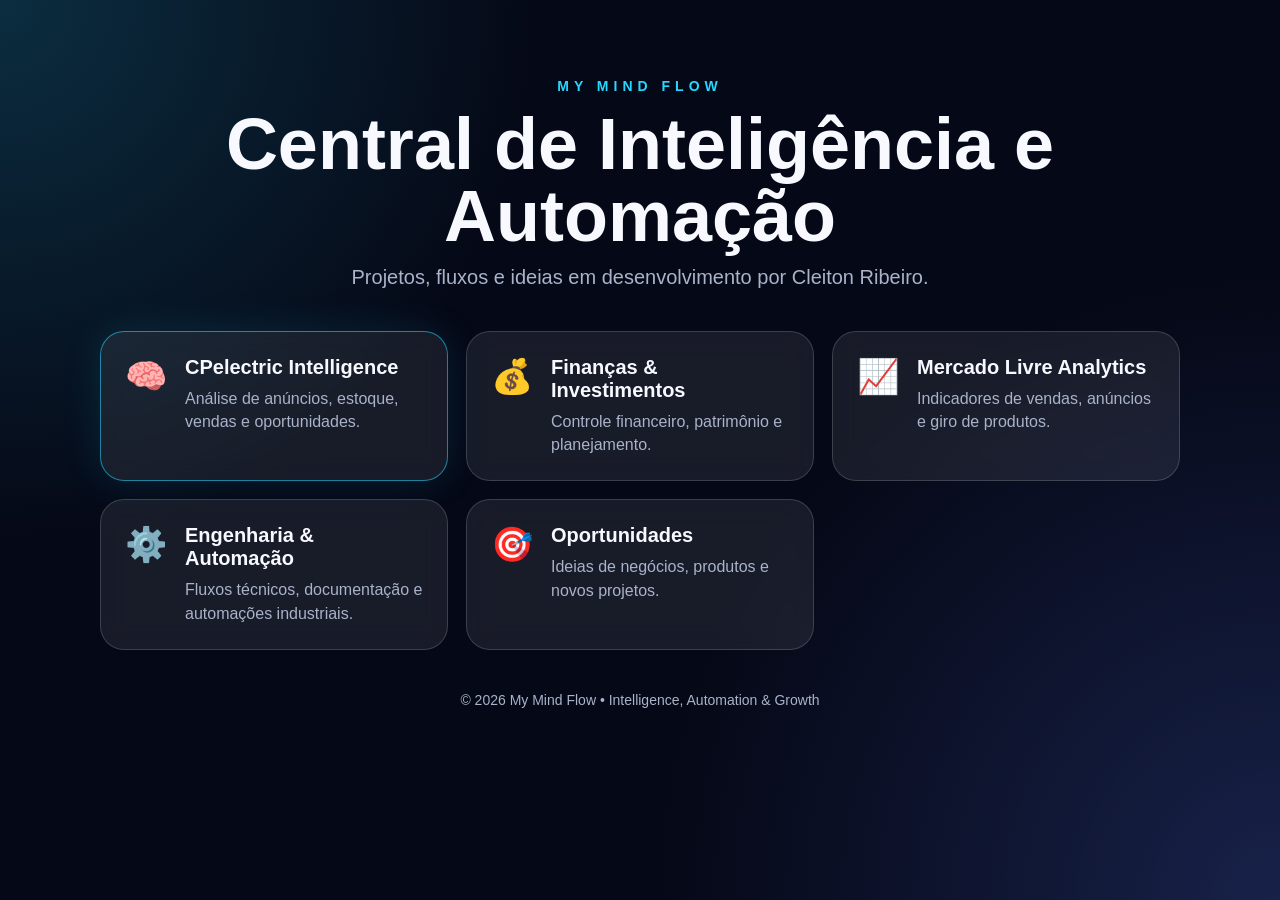
==== index.html @ f64bf3f4 "Add files via upload" ====
<!DOCTYPE html>
<html lang="pt-BR">
<head>
  <meta charset="UTF-8" />
  <meta name="viewport" content="width=device-width, initial-scale=1.0" />
  <title>My Mind Flow</title>
  <link rel="stylesheet" href="style.css" />
</head>
<body>
  <main class="container">
    <section class="hero">
      <p class="tag">MY MIND FLOW</p>
      <h1>Central de Inteligência e Automação</h1>
      <p class="subtitle">
        Projetos, fluxos e ideias em desenvolvimento por Cleiton Ribeiro.
      </p>
    </section>

    <section class="cards">
      <a class="card active" href="#" target="_blank">
        <span>🧠</span>
        <div>
          <h2>CPelectric Intelligence</h2>
          <p>Análise de anúncios, estoque, vendas e oportunidades.</p>
        </div>
      </a>

      <a class="card" href="#">
        <span>💰</span>
        <div>
          <h2>Finanças & Investimentos</h2>
          <p>Controle financeiro, patrimônio e planejamento.</p>
        </div>
      </a>

      <a class="card" href="#">
        <span>📈</span>
        <div>
          <h2>Mercado Livre Analytics</h2>
          <p>Indicadores de vendas, anúncios e giro de produtos.</p>
        </div>
      </a>

      <a class="card" href="#">
        <span>⚙️</span>
        <div>
          <h2>Engenharia & Automação</h2>
          <p>Fluxos técnicos, documentação e automações industriais.</p>
        </div>
      </a>

      <a class="card" href="#">
        <span>🎯</span>
        <div>
          <h2>Oportunidades</h2>
          <p>Ideias de negócios, produtos e novos projetos.</p>
        </div>
      </a>
    </section>

    <footer>
      <p>© 2026 My Mind Flow • Intelligence, Automation & Growth</p>
    </footer>
  </main>
</body>
</html>
---- style.css ----
:root {
  --bg: #050816;
  --card: rgba(255, 255, 255, 0.08);
  --border: rgba(255, 255, 255, 0.16);
  --text: #f7f9ff;
  --muted: #a9b3c9;
  --accent: #27d7ff;
  --accent-2: #5b7cff;
}

* {
  box-sizing: border-box;
}

body {
  margin: 0;
  min-height: 100vh;
  font-family: Arial, Helvetica, sans-serif;
  background:
    radial-gradient(circle at top left, rgba(39, 215, 255, 0.18), transparent 35%),
    radial-gradient(circle at bottom right, rgba(91, 124, 255, 0.22), transparent 40%),
    var(--bg);
  color: var(--text);
}

.container {
  width: min(1080px, 92%);
  margin: 0 auto;
  padding: 64px 0 32px;
}

.hero {
  text-align: center;
  margin-bottom: 42px;
}

.tag {
  color: var(--accent);
  letter-spacing: 5px;
  font-weight: 700;
  font-size: 14px;
}

h1 {
  font-size: clamp(36px, 6vw, 72px);
  line-height: 1;
  margin: 14px 0;
}

.subtitle {
  color: var(--muted);
  font-size: 20px;
  max-width: 680px;
  margin: 0 auto;
}

.cards {
  display: grid;
  grid-template-columns: repeat(auto-fit, minmax(260px, 1fr));
  gap: 18px;
}

.card {
  text-decoration: none;
  color: var(--text);
  background: var(--card);
  border: 1px solid var(--border);
  border-radius: 24px;
  padding: 24px;
  display: flex;
  gap: 18px;
  align-items: flex-start;
  backdrop-filter: blur(12px);
  transition: transform 0.2s ease, border-color 0.2s ease, background 0.2s ease;
}

.card:hover {
  transform: translateY(-5px);
  border-color: var(--accent);
  background: rgba(255, 255, 255, 0.12);
}

.card span {
  font-size: 34px;
}

.card h2 {
  margin: 0 0 8px;
  font-size: 20px;
}

.card p {
  margin: 0;
  color: var(--muted);
  line-height: 1.45;
}

.card.active {
  border-color: rgba(39, 215, 255, 0.55);
  box-shadow: 0 0 40px rgba(39, 215, 255, 0.12);
}

footer {
  text-align: center;
  color: var(--muted);
  margin-top: 42px;
  font-size: 14px;
}
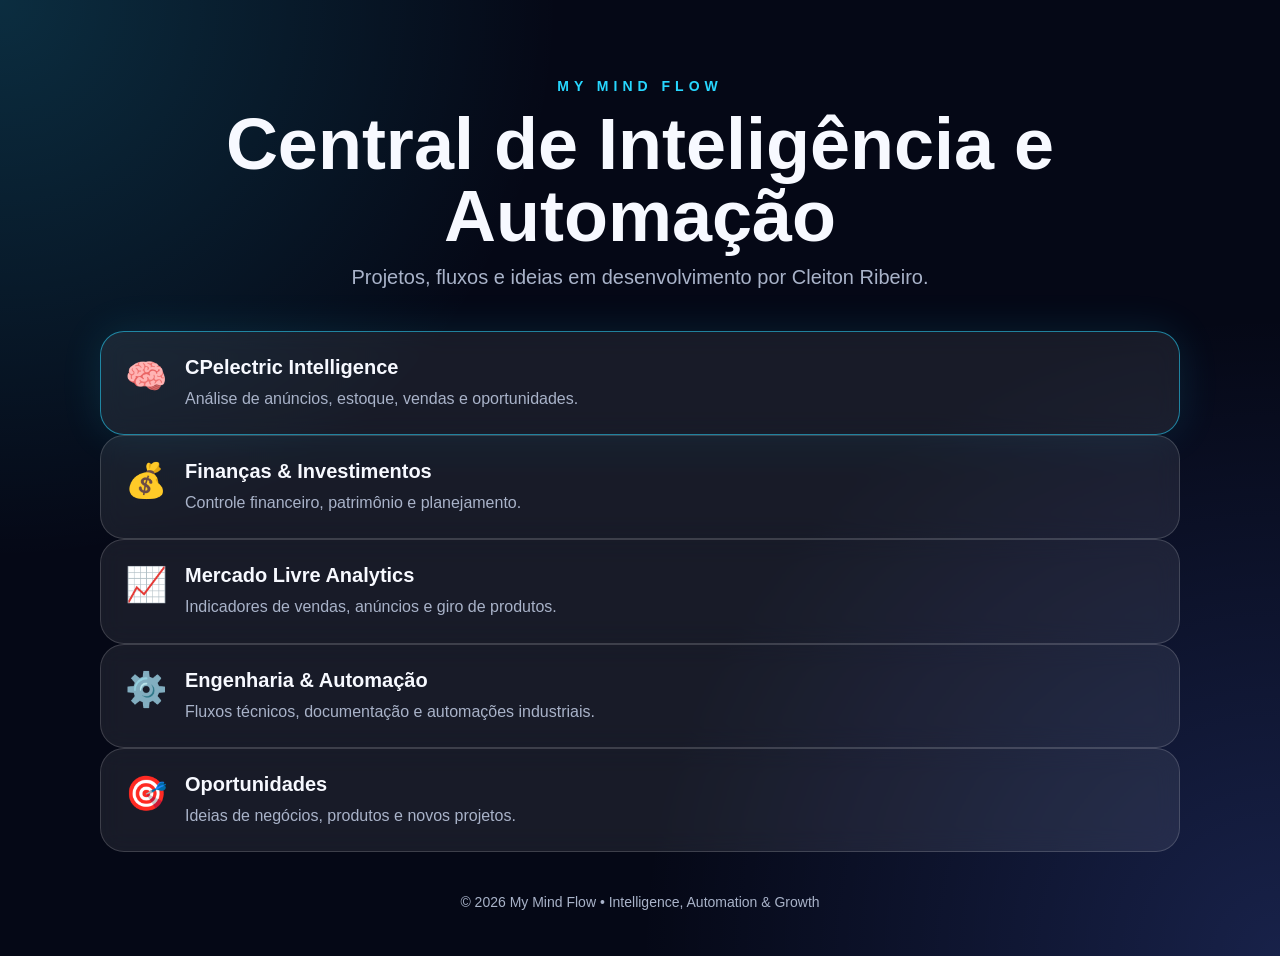
==== commit 93e9fa87: "Update index.html" ====
--- a/index.html
+++ b/index.html
@@ -16,14 +16,13 @@
       </p>
     </section>
 
-    <section class="cards">
-      <a class="card active" href="#" target="_blank">
-        <span>🧠</span>
-        <div>
-          <h2>CPelectric Intelligence</h2>
-          <p>Análise de anúncios, estoque, vendas e oportunidades.</p>
-        </div>
-      </a>
+<a class="card active" href="/cpelectric">
+  <span>🧠</span>
+  <div>
+    <h2>CPelectric Intelligence</h2>
+    <p>Análise de anúncios, estoque, vendas e oportunidades.</p>
+  </div>
+</a>
 
       <a class="card" href="#">
         <span>💰</span>
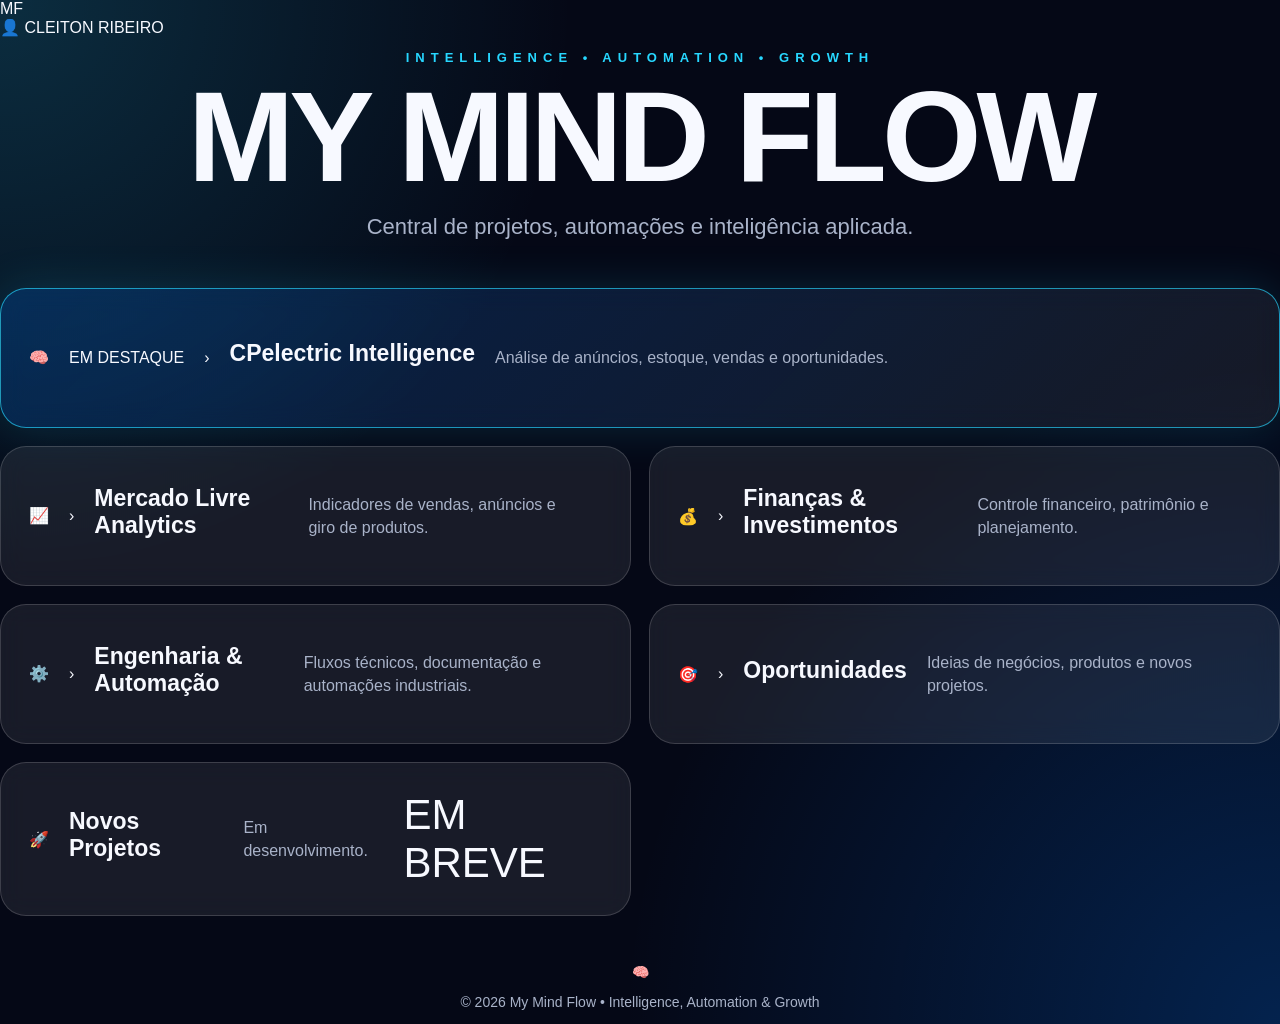
==== commit b404d530: "Update index.html" ====
--- a/index.html
+++ b/index.html
@@ -7,57 +7,72 @@
   <link rel="stylesheet" href="style.css" />
 </head>
 <body>
-  <main class="container">
+  <main class="page">
+    <header class="topbar">
+      <div class="mini-logo">MF</div>
+      <div class="user-pill">👤 CLEITON RIBEIRO</div>
+    </header>
+
     <section class="hero">
-      <p class="tag">MY MIND FLOW</p>
-      <h1>Central de Inteligência e Automação</h1>
-      <p class="subtitle">
-        Projetos, fluxos e ideias em desenvolvimento por Cleiton Ribeiro.
-      </p>
+      <p class="tag">INTELLIGENCE • AUTOMATION • GROWTH</p>
+      <h1><span>MY MIND</span> FLOW</h1>
+      <div class="glow-line"></div>
+      <p class="subtitle">Central de projetos, automações e inteligência aplicada.</p>
     </section>
 
-<a class="card active" href="/cpelectric">
-  <span>🧠</span>
-  <div>
-    <h2>CPelectric Intelligence</h2>
-    <p>Análise de anúncios, estoque, vendas e oportunidades.</p>
-  </div>
-</a>
-
-      <a class="card" href="#">
-        <span>💰</span>
-        <div>
-          <h2>Finanças & Investimentos</h2>
-          <p>Controle financeiro, patrimônio e planejamento.</p>
-        </div>
+    <section class="cards">
+      <a class="card active" href="/cpelectric">
+        <div class="icon">🧠</div>
+        <div class="badge">EM DESTAQUE</div>
+        <div class="arrow">›</div>
+        <h2>CPelectric Intelligence</h2>
+        <p>Análise de anúncios, estoque, vendas e oportunidades.</p>
+        <div class="bar cyan"></div>
       </a>
 
       <a class="card" href="#">
-        <span>📈</span>
-        <div>
-          <h2>Mercado Livre Analytics</h2>
-          <p>Indicadores de vendas, anúncios e giro de produtos.</p>
-        </div>
+        <div class="icon">📈</div>
+        <div class="arrow">›</div>
+        <h2>Mercado Livre Analytics</h2>
+        <p>Indicadores de vendas, anúncios e giro de produtos.</p>
+        <div class="bar pink"></div>
       </a>
 
       <a class="card" href="#">
-        <span>⚙️</span>
-        <div>
-          <h2>Engenharia & Automação</h2>
-          <p>Fluxos técnicos, documentação e automações industriais.</p>
-        </div>
+        <div class="icon">💰</div>
+        <div class="arrow">›</div>
+        <h2>Finanças & Investimentos</h2>
+        <p>Controle financeiro, patrimônio e planejamento.</p>
+        <div class="bar green"></div>
       </a>
 
       <a class="card" href="#">
-        <span>🎯</span>
-        <div>
-          <h2>Oportunidades</h2>
-          <p>Ideias de negócios, produtos e novos projetos.</p>
-        </div>
+        <div class="icon">⚙️</div>
+        <div class="arrow">›</div>
+        <h2>Engenharia & Automação</h2>
+        <p>Fluxos técnicos, documentação e automações industriais.</p>
+        <div class="bar blue"></div>
+      </a>
+
+      <a class="card" href="#">
+        <div class="icon">🎯</div>
+        <div class="arrow">›</div>
+        <h2>Oportunidades</h2>
+        <p>Ideias de negócios, produtos e novos projetos.</p>
+        <div class="bar yellow"></div>
+      </a>
+
+      <a class="card future" href="#">
+        <div class="icon">🚀</div>
+        <h2>Novos Projetos</h2>
+        <p>Em desenvolvimento.</p>
+        <span class="soon">EM BREVE</span>
       </a>
     </section>
 
     <footer>
+      <div class="footer-line"></div>
+      <div class="brain">🧠</div>
       <p>© 2026 My Mind Flow • Intelligence, Automation & Growth</p>
     </footer>
   </main>
--- a/style.css
+++ b/style.css
@@ -5,7 +5,7 @@
   --text: #f7f9ff;
   --muted: #a9b3c9;
   --accent: #27d7ff;
-  --accent-2: #5b7cff;
+  --accent-2: #0077ff;
 }
 
 * {
@@ -18,45 +18,46 @@
   font-family: Arial, Helvetica, sans-serif;
   background:
     radial-gradient(circle at top left, rgba(39, 215, 255, 0.18), transparent 35%),
-    radial-gradient(circle at bottom right, rgba(91, 124, 255, 0.22), transparent 40%),
+    radial-gradient(circle at bottom right, rgba(0, 119, 255, 0.24), transparent 40%),
     var(--bg);
   color: var(--text);
 }
 
 .container {
-  width: min(1080px, 92%);
+  width: min(1180px, 92%);
   margin: 0 auto;
-  padding: 64px 0 32px;
+  padding: 70px 0 32px;
 }
 
 .hero {
   text-align: center;
-  margin-bottom: 42px;
+  margin-bottom: 48px;
 }
 
 .tag {
   color: var(--accent);
-  letter-spacing: 5px;
+  letter-spacing: 6px;
   font-weight: 700;
-  font-size: 14px;
+  font-size: 13px;
 }
 
 h1 {
-  font-size: clamp(36px, 6vw, 72px);
-  line-height: 1;
-  margin: 14px 0;
+  font-size: clamp(62px, 11vw, 128px);
+  line-height: 0.92;
+  margin: 12px 0;
+  letter-spacing: -5px;
 }
 
 .subtitle {
   color: var(--muted);
-  font-size: 20px;
-  max-width: 680px;
-  margin: 0 auto;
+  font-size: 22px;
+  max-width: 760px;
+  margin: 18px auto 0;
 }
 
 .cards {
   display: grid;
-  grid-template-columns: repeat(auto-fit, minmax(260px, 1fr));
+  grid-template-columns: repeat(2, minmax(260px, 1fr));
   gap: 18px;
 }
 
@@ -65,13 +66,14 @@
   color: var(--text);
   background: var(--card);
   border: 1px solid var(--border);
-  border-radius: 24px;
-  padding: 24px;
+  border-radius: 26px;
+  padding: 28px;
   display: flex;
-  gap: 18px;
-  align-items: flex-start;
+  gap: 20px;
+  align-items: center;
+  min-height: 140px;
   backdrop-filter: blur(12px);
-  transition: transform 0.2s ease, border-color 0.2s ease, background 0.2s ease;
+  transition: 0.2s ease;
 }
 
 .card:hover {
@@ -81,28 +83,45 @@
 }
 
 .card span {
-  font-size: 34px;
+  font-size: 42px;
 }
 
 .card h2 {
   margin: 0 0 8px;
-  font-size: 20px;
+  font-size: 23px;
 }
 
 .card p {
   margin: 0;
   color: var(--muted);
   line-height: 1.45;
+  font-size: 16px;
 }
 
 .card.active {
-  border-color: rgba(39, 215, 255, 0.55);
-  box-shadow: 0 0 40px rgba(39, 215, 255, 0.12);
+  grid-column: span 2;
+  border-color: rgba(39, 215, 255, 0.65);
+  background: linear-gradient(135deg, rgba(0,119,255,0.22), rgba(255,255,255,0.07));
+  box-shadow: 0 0 45px rgba(39, 215, 255, 0.15);
 }
 
 footer {
   text-align: center;
   color: var(--muted);
-  margin-top: 42px;
+  margin-top: 48px;
   font-size: 14px;
 }
+
+@media (max-width: 760px) {
+  .cards {
+    grid-template-columns: 1fr;
+  }
+
+  .card.active {
+    grid-column: span 1;
+  }
+
+  h1 {
+    letter-spacing: -2px;
+  }
+}
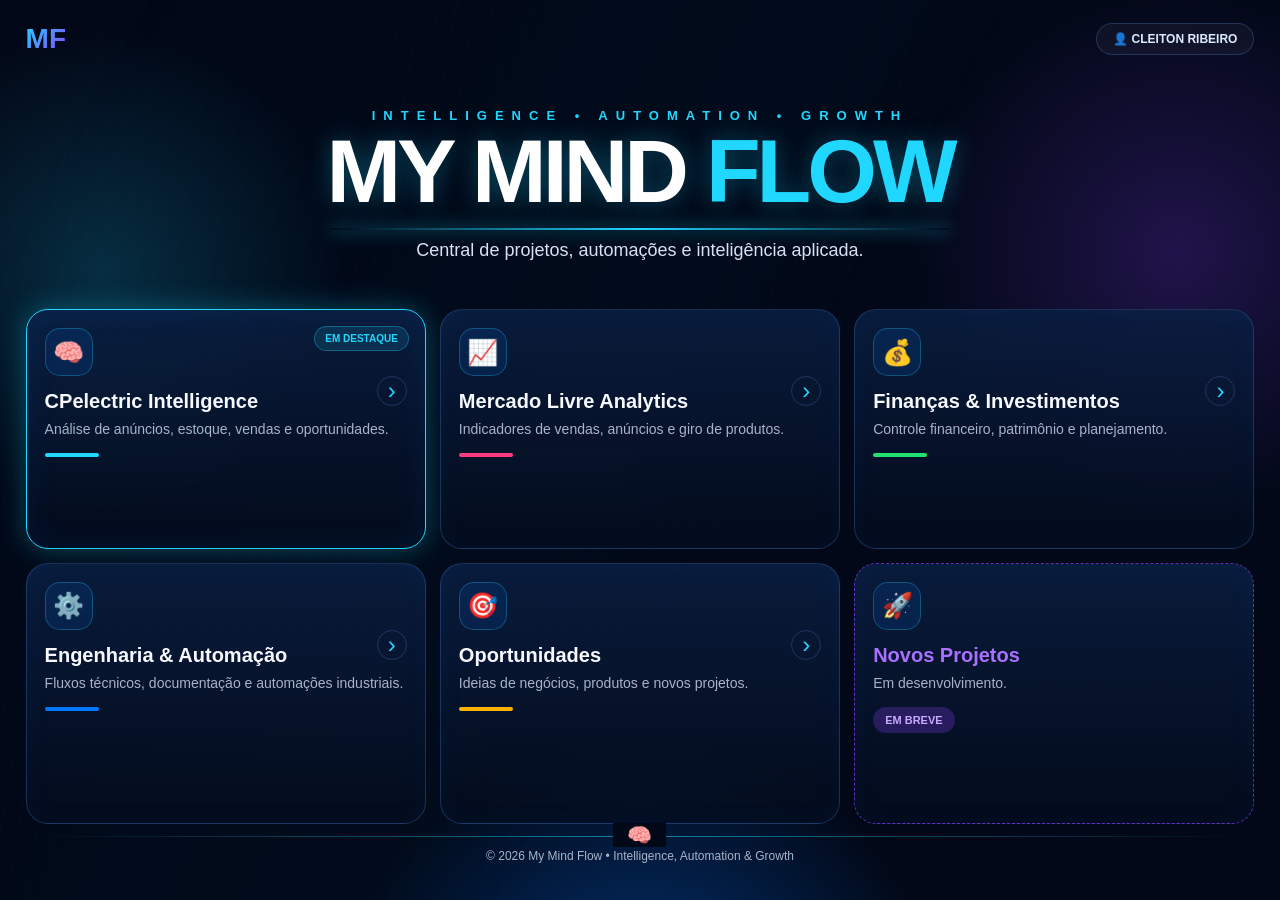
==== commit 63cb2335: "Update index.html" ====
--- a/index.html
+++ b/index.html
@@ -38,13 +38,13 @@
         <div class="bar pink"></div>
       </a>
 
-      <a class="card" href="#">
-        <div class="icon">💰</div>
-        <div class="arrow">›</div>
-        <h2>Finanças & Investimentos</h2>
-        <p>Controle financeiro, patrimônio e planejamento.</p>
-        <div class="bar green"></div>
-      </a>
+<a class="card" href="/financas">
+    <div class="icon">💰</div>
+    <div class="arrow">›</div>
+    <h2>Finanças & Investimentos</h2>
+    <p>Controle financeiro, patrimônio e planejamento.</p>
+    <div class="bar green"></div>
+</a>
 
       <a class="card" href="#">
         <div class="icon">⚙️</div>
--- a/style.css
+++ b/style.css
@@ -1,127 +1,312 @@
 :root {
-  --bg: #050816;
-  --card: rgba(255, 255, 255, 0.08);
-  --border: rgba(255, 255, 255, 0.16);
+  --bg: #020817;
+  --panel: rgba(8, 22, 48, 0.78);
+  --border: rgba(71, 112, 180, 0.35);
   --text: #f7f9ff;
   --muted: #a9b3c9;
-  --accent: #27d7ff;
-  --accent-2: #0077ff;
+  --cyan: #20d7ff;
+  --blue: #0077ff;
+  --purple: #8b3cff;
+  --green: #20e070;
+  --pink: #ff3b7f;
+  --yellow: #ffb000;
 }
 
 * {
   box-sizing: border-box;
 }
 
+html,
 body {
   margin: 0;
-  min-height: 100vh;
+  width: 100%;
+  min-height: 100%;
   font-family: Arial, Helvetica, sans-serif;
+  color: var(--text);
   background:
-    radial-gradient(circle at top left, rgba(39, 215, 255, 0.18), transparent 35%),
-    radial-gradient(circle at bottom right, rgba(0, 119, 255, 0.24), transparent 40%),
-    var(--bg);
-  color: var(--text);
-}
-
-.container {
-  width: min(1180px, 92%);
+    radial-gradient(circle at 50% 115%, rgba(0, 119, 255, 0.42), transparent 25%),
+    radial-gradient(circle at 8% 30%, rgba(32, 215, 255, 0.18), transparent 18%),
+    radial-gradient(circle at 92% 28%, rgba(139, 60, 255, 0.22), transparent 20%),
+    #020817;
+  overflow: hidden;
+}
+
+body::before {
+  content: "";
+  position: fixed;
+  inset: 0;
+  background:
+    linear-gradient(120deg, transparent 0%, rgba(32,215,255,.10) 48%, transparent 58%),
+    repeating-linear-gradient(100deg, rgba(32,215,255,.06) 0 1px, transparent 1px 18px);
+  opacity: .22;
+  pointer-events: none;
+}
+
+.page {
+  width: min(1420px, 96%);
+  height: 100vh;
   margin: 0 auto;
-  padding: 70px 0 32px;
+  padding: 18px 0 16px;
+  display: grid;
+  grid-template-rows: auto 25vh 1fr auto;
+  gap: 12px;
+  position: relative;
+}
+
+.topbar {
+  display: flex;
+  justify-content: space-between;
+  align-items: center;
+  height: 42px;
+}
+
+.mini-logo {
+  font-size: 28px;
+  font-weight: 900;
+  background: linear-gradient(135deg, var(--cyan), var(--purple));
+  -webkit-background-clip: text;
+  color: transparent;
+}
+
+.user-pill {
+  border: 1px solid var(--border);
+  border-radius: 999px;
+  padding: 8px 16px;
+  color: #dceaff;
+  background: rgba(255,255,255,.04);
+  font-weight: 700;
+  font-size: 12px;
 }
 
 .hero {
   text-align: center;
-  margin-bottom: 48px;
+  align-self: center;
+  display: flex;
+  flex-direction: column;
+  justify-content: center;
 }
 
 .tag {
-  color: var(--accent);
-  letter-spacing: 6px;
-  font-weight: 700;
+  color: var(--cyan);
+  letter-spacing: 8px;
+  font-weight: 800;
   font-size: 13px;
+  margin: 0;
 }
 
 h1 {
-  font-size: clamp(62px, 11vw, 128px);
-  line-height: 0.92;
-  margin: 12px 0;
-  letter-spacing: -5px;
+  font-size: clamp(50px, 7vw, 105px);
+  line-height: .86;
+  margin: 10px 0 8px;
+  letter-spacing: -4px;
+  text-shadow: 0 0 24px rgba(32, 215, 255, .32);
+  color: var(--cyan);
+}
+
+h1 span {
+  color: white;
+}
+
+.glow-line {
+  width: min(620px, 72%);
+  height: 2px;
+  margin: 10px auto;
+  background: linear-gradient(90deg, transparent, var(--cyan), transparent);
+  box-shadow: 0 0 16px var(--cyan);
 }
 
 .subtitle {
-  color: var(--muted);
-  font-size: 22px;
-  max-width: 760px;
-  margin: 18px auto 0;
+  color: #d8e2f4;
+  font-size: 18px;
+  margin: 0;
 }
 
 .cards {
   display: grid;
-  grid-template-columns: repeat(2, minmax(260px, 1fr));
-  gap: 18px;
+  grid-template-columns: repeat(3, 1fr);
+  gap: 14px;
+  align-content: stretch;
+  min-height: 0;
 }
 
 .card {
+  position: relative;
+  min-height: 0;
   text-decoration: none;
   color: var(--text);
-  background: var(--card);
+  padding: 18px;
+  border-radius: 22px;
+  background: linear-gradient(180deg, rgba(10,30,64,.88), rgba(4,12,28,.78));
   border: 1px solid var(--border);
-  border-radius: 26px;
-  padding: 28px;
-  display: flex;
-  gap: 20px;
-  align-items: center;
-  min-height: 140px;
-  backdrop-filter: blur(12px);
-  transition: 0.2s ease;
+  box-shadow: inset 0 0 26px rgba(0, 119, 255, .05);
+  overflow: hidden;
+  transition: .22s ease;
 }
 
 .card:hover {
-  transform: translateY(-5px);
-  border-color: var(--accent);
-  background: rgba(255, 255, 255, 0.12);
-}
-
-.card span {
-  font-size: 42px;
+  transform: translateY(-4px);
+  border-color: var(--cyan);
+  box-shadow: 0 0 28px rgba(32, 215, 255, .18);
+}
+
+.card.active {
+  border-color: var(--cyan);
+  box-shadow:
+    0 0 28px rgba(32, 215, 255, .30),
+    inset 0 0 30px rgba(0, 119, 255, .10);
+}
+
+.icon {
+  width: 48px;
+  height: 48px;
+  border-radius: 15px;
+  display: grid;
+  place-items: center;
+  font-size: 25px;
+  background: rgba(0, 119, 255, .12);
+  border: 1px solid rgba(32, 215, 255, .28);
+  margin-bottom: 14px;
+}
+
+.badge {
+  position: absolute;
+  top: 16px;
+  right: 16px;
+  color: var(--cyan);
+  background: rgba(32, 215, 255, .12);
+  border: 1px solid rgba(32, 215, 255, .32);
+  border-radius: 999px;
+  padding: 6px 10px;
+  font-size: 10px;
+  font-weight: 800;
+}
+
+.arrow {
+  position: absolute;
+  right: 18px;
+  top: 66px;
+  width: 30px;
+  height: 30px;
+  display: grid;
+  place-items: center;
+  border: 1px solid var(--border);
+  border-radius: 50%;
+  font-size: 24px;
+  color: var(--cyan);
 }
 
 .card h2 {
   margin: 0 0 8px;
-  font-size: 23px;
+  font-size: 20px;
+  line-height: 1.12;
 }
 
 .card p {
   margin: 0;
   color: var(--muted);
-  line-height: 1.45;
-  font-size: 16px;
-}
-
-.card.active {
-  grid-column: span 2;
-  border-color: rgba(39, 215, 255, 0.65);
-  background: linear-gradient(135deg, rgba(0,119,255,0.22), rgba(255,255,255,0.07));
-  box-shadow: 0 0 45px rgba(39, 215, 255, 0.15);
+  line-height: 1.35;
+  font-size: 14px;
+}
+
+.bar {
+  width: 54px;
+  height: 4px;
+  border-radius: 99px;
+  margin-top: 14px;
+}
+
+.cyan { background: var(--cyan); }
+.blue { background: var(--blue); }
+.green { background: var(--green); }
+.pink { background: var(--pink); }
+.yellow { background: var(--yellow); }
+
+.future {
+  border-style: dashed;
+  border-color: rgba(139, 60, 255, .7);
+}
+
+.future h2 {
+  color: #a970ff;
+}
+
+.soon {
+  display: inline-block;
+  margin-top: 14px;
+  padding: 7px 12px;
+  border-radius: 999px;
+  background: rgba(139, 60, 255, .25);
+  color: #c9a8ff;
+  font-weight: 800;
+  font-size: 11px;
 }
 
 footer {
   text-align: center;
   color: var(--muted);
-  margin-top: 48px;
-  font-size: 14px;
-}
-
-@media (max-width: 760px) {
+  height: 48px;
+  position: relative;
+}
+
+.footer-line {
+  height: 1px;
+  width: 100%;
+  background: linear-gradient(90deg, transparent, rgba(32,215,255,.55), transparent);
+  margin-bottom: 4px;
+}
+
+.brain {
+  display: inline-block;
+  background: #020817;
+  padding: 0 14px;
+  font-size: 20px;
+  transform: translateY(-18px);
+}
+
+footer p {
+  margin: -16px 0 0;
+  font-size: 12px;
+}
+
+@media (max-width: 980px) {
+  html,
+  body {
+    overflow-y: auto;
+  }
+
+  .page {
+    height: auto;
+    min-height: 100vh;
+    grid-template-rows: auto auto auto auto;
+  }
+
+  .cards {
+    grid-template-columns: repeat(2, 1fr);
+  }
+}
+
+@media (max-width: 680px) {
   .cards {
     grid-template-columns: 1fr;
   }
 
-  .card.active {
-    grid-column: span 1;
+  .topbar {
+    flex-direction: column;
+    gap: 10px;
+    height: auto;
   }
 
   h1 {
+    font-size: 58px;
     letter-spacing: -2px;
   }
-}
+
+  .tag {
+    letter-spacing: 4px;
+    font-size: 12px;
+  }
+
+  .subtitle {
+    font-size: 17px;
+  }
+}
